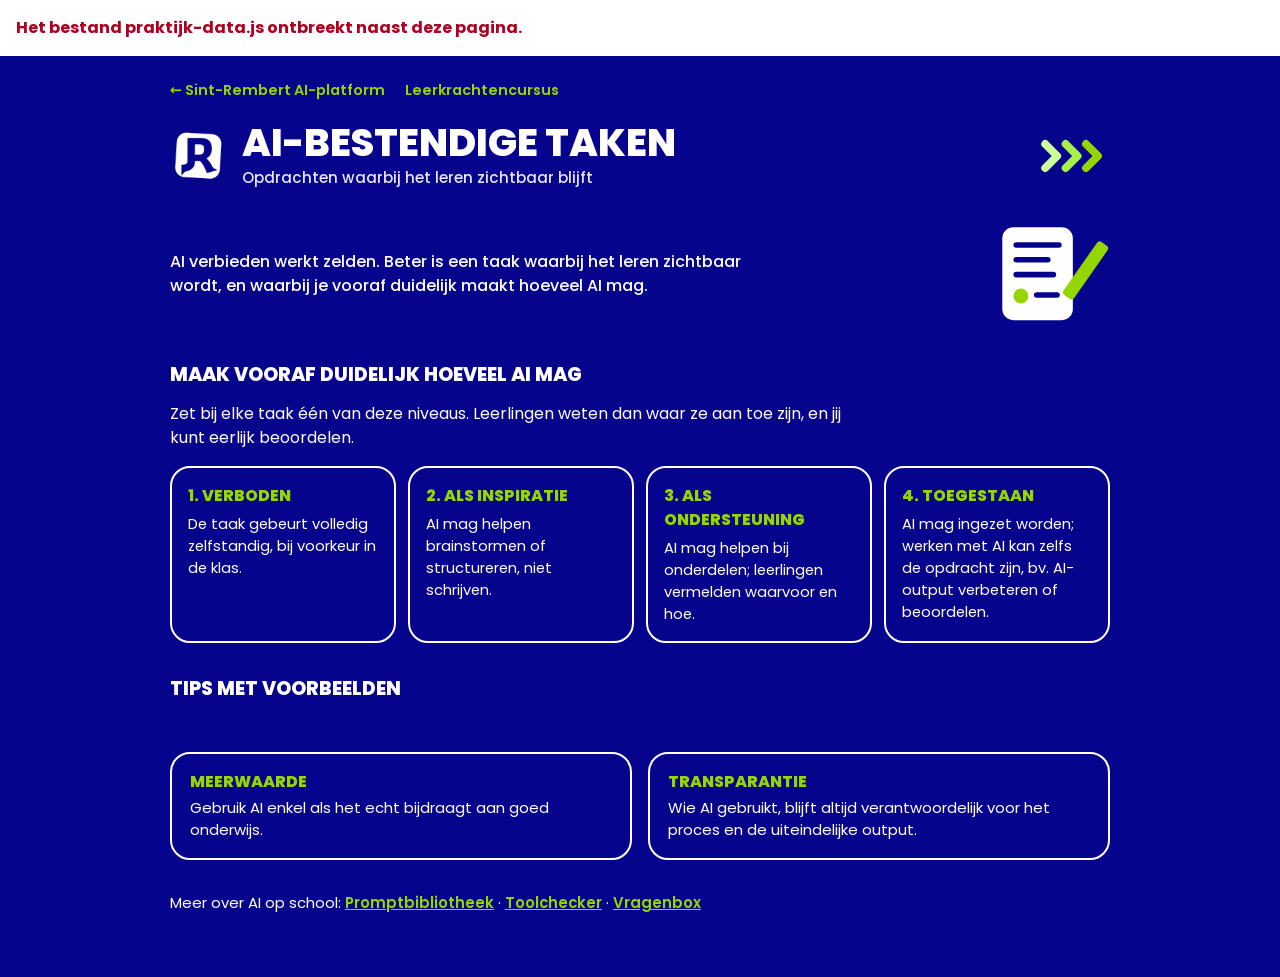
==== ai-bestendige-taken.html @ 212ee814 "Add files via upload" ====
<!DOCTYPE html>
<html lang="nl">
<head>
<meta charset="utf-8">
<meta name="viewport" content="width=device-width, initial-scale=1, viewport-fit=cover">
<title>AI-bestendige taken | Sint-Rembert</title>
<link rel="preconnect" href="https://fonts.googleapis.com">
<link rel="preconnect" href="https://fonts.gstatic.com" crossorigin>
<link href="https://fonts.googleapis.com/css2?family=Poppins:wght@400;500;600;700;800&display=swap" rel="stylesheet">
<style>
:root{--blauw:#06038D;--groen:#95D600;--wit:#FFFFFF;--grijs:#D9D9D9;--groen-licht:#CCFF99;--groen-mid:#A6F04A;
  box-sizing:border-box;padding-top:env(safe-area-inset-top,0px);padding-bottom:env(safe-area-inset-bottom,0px)}
@media (prefers-color-scheme: dark){:root:not([data-theme="light"]){--blauw:#06038D;--groen:#95D600;--wit:#FFFFFF}}
:root[data-theme="dark"]{--blauw:#06038D;--groen:#95D600;--wit:#FFFFFF}
html{scroll-padding-top:env(safe-area-inset-top,0px)}
*,*::before,*::after{box-sizing:inherit}
body{margin:0;background:var(--blauw);color:var(--wit);font-family:Poppins,system-ui,-apple-system,"Segoe UI",sans-serif;line-height:1.5}
.wrap{max-width:980px;margin:0 auto;padding:1.5rem 1.25rem 3rem}
button,input,select,textarea{font:inherit}
:focus-visible{outline:3px solid var(--groen);outline-offset:3px}

header{display:flex;align-items:center;gap:1rem}
header img{width:56px;height:auto;flex:none}
header h1{margin:0;font-weight:800;text-transform:uppercase;font-size:clamp(1.6rem,4.4vw,2.4rem);line-height:1.1}
header p{margin:.2rem 0 0;font-weight:500;opacity:.9;font-size:.95rem}
.chev{margin-left:auto;width:72px;flex:none}

nav{display:flex;flex-wrap:wrap;gap:.6rem;margin:1.5rem 0 2rem}
nav button{cursor:pointer;border-radius:999px;padding:.6rem 1.15rem;font-weight:700;border:2px solid var(--wit);background:transparent;color:var(--wit)}
nav button[aria-selected="true"]{background:var(--groen);border-color:var(--groen);color:var(--blauw)}

.intro{display:grid;grid-template-columns:1fr auto;gap:1.5rem;align-items:center;margin-bottom:1.5rem}
.intro h2{margin:0 0 .3rem;font-weight:800;text-transform:uppercase;font-size:clamp(1.25rem,3vw,1.6rem)}
.intro p{margin:0;max-width:62ch;font-weight:500}
.intro svg{width:130px;height:auto}

.kaart{background:var(--wit);color:var(--blauw);border-radius:28px;padding:1.5rem}
.kaart.groen{background:var(--groen)}
.kaart.niet{background:var(--blauw);color:var(--wit);border:3px solid var(--wit)}
.kaart.twijfel{border:6px solid var(--groen)}
.kaart h3{margin:0 0 .4rem;font-weight:800;text-transform:uppercase;font-size:1.1rem;line-height:1.25}
.grid{display:grid;gap:1rem;grid-template-columns:repeat(auto-fill,minmax(280px,1fr))}

/* filters */
.filters{display:flex;flex-wrap:wrap;gap:.75rem;margin-bottom:1.25rem}
.filters input,.filters select{border-radius:999px;border:2px solid var(--wit);background:var(--wit);color:var(--blauw);padding:.6rem 1rem;font-weight:500}
.filters input{flex:1;min-width:200px}
.chips{display:flex;flex-wrap:wrap;gap:.5rem;margin-bottom:1rem}
.chip{cursor:pointer;border-radius:999px;padding:.35rem .9rem;font-weight:600;font-size:.9rem;border:2px solid var(--wit);background:transparent;color:var(--wit)}
.chip[aria-pressed="true"]{background:var(--wit);color:var(--blauw)}
.teller{font-size:.9rem;opacity:.9;margin:0 0 1rem}

.prompt .meta{display:flex;flex-wrap:wrap;gap:.4rem;margin-bottom:.6rem}
.tag{font-size:.78rem;font-weight:700;border-radius:999px;padding:.15rem .6rem;background:var(--blauw);color:var(--wit)}
.tag.doel{background:var(--groen);color:var(--blauw)}
.prompt pre{white-space:pre-wrap;font-family:inherit;font-size:.92rem;background:#F2F2F2;border-radius:16px;padding:.9rem;margin:.6rem 0;color:var(--blauw)}
.kopieer{cursor:pointer;border-radius:999px;padding:.5rem 1.1rem;font-weight:700;border:2px solid var(--blauw);background:var(--wit);color:var(--blauw)}
.kopieer.ok{background:var(--groen);border-color:var(--groen)}
.let{font-size:.85rem;margin-top:.5rem}

/* toolchecker */
.legenda{display:flex;flex-wrap:wrap;gap:1rem;margin-bottom:1rem;font-size:.9rem}
.legenda span{display:flex;align-items:center;gap:.4rem}
.dot{width:14px;height:14px;border-radius:50%;display:inline-block}
.tool .status{display:inline-block;font-weight:700;font-size:.85rem;border-radius:999px;padding:.2rem .75rem;margin-bottom:.6rem}
.kaart.groen .status{background:var(--blauw);color:var(--wit)}
.kaart.twijfel .status{background:var(--groen);color:var(--blauw)}
.kaart.niet .status{background:var(--wit);color:var(--blauw)}
.tool p{margin:.3rem 0;font-size:.95rem}

/* taken */
.schaal{display:grid;grid-template-columns:repeat(auto-fit,minmax(200px,1fr));gap:.75rem;margin:1rem 0 2rem}
.schaal div{border:2px solid var(--wit);border-radius:20px;padding:1rem}
.schaal b{display:block;color:var(--groen);font-weight:800;text-transform:uppercase}
.schaal p{margin:.3rem 0 0;font-size:.92rem}
details.tip{background:var(--wit);color:var(--blauw);border-radius:20px;margin-bottom:.75rem}
details.tip summary{cursor:pointer;font-weight:700;padding:1rem 1.25rem;list-style:none;display:flex;gap:.75rem;align-items:center}
details.tip summary::-webkit-details-marker{display:none}
details.tip summary::after{content:"+";margin-left:auto;font-weight:800;font-size:1.3rem}
details.tip[open] summary::after{content:"–"}
details.tip .inhoud{padding:0 1.25rem 1.1rem}
details.tip .vb{background:var(--groen);border-radius:16px;padding:.8rem 1rem;margin-top:.6rem}
h2.sec{font-weight:800;text-transform:uppercase;font-size:1.2rem;margin:2rem 0 .75rem}

/* vragenbox */
.vraagform textarea{width:100%;min-height:110px;border-radius:16px;border:2px solid var(--blauw);padding:.8rem;color:var(--blauw);resize:vertical}
.vraagform .rij{display:flex;flex-wrap:wrap;gap:.75rem;align-items:center;margin-top:.75rem}
.vraagform select{border-radius:999px;border:2px solid var(--blauw);padding:.5rem .9rem;color:var(--blauw);background:var(--wit)}
.hoofd{cursor:pointer;border-radius:999px;padding:.65rem 1.3rem;font-weight:700;border:2px solid var(--groen);background:var(--groen);color:var(--blauw)}
.hoofd:disabled{opacity:.5;cursor:default}
.melding{font-weight:600;font-size:.92rem}
.faq{display:grid;gap:.75rem;margin-top:1rem}
.faq .v{font-weight:700}
.faq .a{margin-top:.4rem}
.faq .datum{font-size:.8rem;opacity:.75;margin-top:.3rem}
.beheer textarea{width:100%;min-height:80px;border-radius:14px;border:2px solid var(--blauw);padding:.6rem;margin-top:.6rem;color:var(--blauw)}
.beheer .rij{display:flex;gap:.5rem;margin-top:.5rem;flex-wrap:wrap}
.klein{cursor:pointer;border-radius:999px;padding:.4rem .9rem;font-weight:700;font-size:.9rem;border:2px solid var(--blauw);background:var(--wit);color:var(--blauw)}
.klein.groen{background:var(--groen);border-color:var(--groen)}
.leeg{opacity:.9;font-style:italic}

footer{margin-top:3rem;display:grid;grid-template-columns:1fr 1fr;gap:1rem}
footer div{border:2px solid var(--wit);border-radius:20px;padding:1rem 1.1rem}
footer strong{display:block;color:var(--groen);font-weight:800;text-transform:uppercase}
footer p{margin:.2rem 0 0;font-size:.93rem}
footer a{color:var(--groen);font-weight:600}
@media (max-width:620px){.intro{grid-template-columns:1fr}.intro svg{display:none}.chev{display:none}footer{grid-template-columns:1fr}}
.sr{position:absolute;width:1px;height:1px;overflow:hidden;clip:rect(0 0 0 0);white-space:nowrap}
.topbar{display:flex;flex-wrap:wrap;gap:1.25rem;font-size:.9rem;margin:0 0 1.25rem}.topbar a{color:var(--groen);font-weight:600;text-decoration:none}.topbar a:hover{text-decoration:underline}
</style>
</head>
<body>
<div class="wrap">
<div class="topbar"><a href="index.html">← Sint-Rembert AI-platform</a><a href="teacher.html">Leerkrachtencursus</a></div>
<header>
  <img src="[data-uri]" alt="Logo Sint-Rembert scholengroep">
  <div><h1>AI-bestendige taken</h1><p>Opdrachten waarbij het leren zichtbaar blijft</p></div>
  <svg class="chev" viewBox="0 0 120 60" aria-hidden="true"><g fill="none" stroke-linecap="round" stroke-linejoin="round" stroke-width="13"><polyline points="12,10 32,30 12,50" stroke="#CCFF99"/><polyline points="46,10 66,30 46,50" stroke="#A6F04A"/><polyline points="80,10 100,30 80,50" stroke="#95D600"/></g></svg>
</header>
<div style="height:1.75rem"></div>
<section id="taken" role="tabpanel">
  <div class="intro">
    <div><h2 class="sr">AI-bestendige taken</h2><p>AI verbieden werkt zelden. Beter is een taak waarbij het leren zichtbaar wordt, en waarbij je vooraf duidelijk maakt hoeveel AI mag.</p></div>
    <svg viewBox="0 0 140 120" role="img" aria-label="Illustratie: taakblad met potlood"><rect x="24" y="10" width="76" height="100" rx="12" fill="#fff"/><rect x="36" y="26" width="52" height="6" rx="3" fill="#06038D"/><rect x="36" y="42" width="40" height="6" rx="3" fill="#06038D"/><rect x="36" y="58" width="46" height="6" rx="3" fill="#06038D"/><circle cx="44" cy="84" r="8" fill="#95D600"/><rect x="58" y="80" width="28" height="6" rx="3" fill="#06038D"/><g transform="rotate(35 110 60)"><rect x="104" y="20" width="14" height="70" rx="4" fill="#95D600"/><path d="M104 90 L111 104 L118 90z" fill="#fff"/></g></svg>
  </div>

  <h2 class="sec">Maak vooraf duidelijk hoeveel AI mag</h2>
  <p style="margin:0;max-width:70ch">Zet bij elke taak één van deze niveaus. Leerlingen weten dan waar ze aan toe zijn, en jij kunt eerlijk beoordelen.</p>
  <div class="schaal">
    <div><b>1. Verboden</b><p>De taak gebeurt volledig zelfstandig, bij voorkeur in de klas.</p></div>
    <div><b>2. Als inspiratie</b><p>AI mag helpen brainstormen of structureren, niet schrijven.</p></div>
    <div><b>3. Als ondersteuning</b><p>AI mag helpen bij onderdelen; leerlingen vermelden waarvoor en hoe.</p></div>
    <div><b>4. Toegestaan</b><p>AI mag ingezet worden; werken met AI kan zelfs de opdracht zijn, bv. AI-output verbeteren of beoordelen.</p></div>
  </div>

  <h2 class="sec">Tips met voorbeelden</h2>
  <div id="tiplijst"></div>
</section>
<footer>
  <div><strong>Meerwaarde</strong><p>Gebruik AI enkel als het echt bijdraagt aan goed onderwijs.</p></div>
  <div><strong>Transparantie</strong><p>Wie AI gebruikt, blijft altijd verantwoordelijk voor het proces en de uiteindelijke output.</p></div>
</footer>
<p style="margin-top:2rem;font-size:.93rem">Meer over AI op school: <a href="promptbibliotheek.html" style="color:var(--groen);font-weight:600">Promptbibliotheek</a> · <a href="ai-op-school.html#tools" style="color:var(--groen);font-weight:600">Toolchecker</a> · <a href="ai-op-school.html#vragen" style="color:var(--groen);font-weight:600">Vragenbox</a></p>
</div>
<script src="praktijk-data.js"></script>
<script>if(typeof PROMPTS==="undefined"){document.body.insertAdjacentHTML("afterbegin","<p style=\"padding:1rem;margin:0;background:#fff;color:#b00020;font-weight:700\">Het bestand praktijk-data.js ontbreekt naast deze pagina.</p>")}</script>
<script>
const $ = s => document.querySelector(s);
const esc = s => String(s).replace(/[&<>"']/g,c=>({'&':'&amp;','<':'&lt;','>':'&gt;','"':'&quot;',"'":'&#39;'}[c]));
/* ---------- tips ---------- */
$('#tiplijst').innerHTML=TIPS.map(t=>`<details class="tip"><summary>${esc(t.titel)}</summary><div class="inhoud"><p style="margin:0">${esc(t.tekst)}</p><div class="vb"><b>Voorbeeld:</b> ${esc(t.vb)}</div></div></details>`).join('');

</script>
</body>
</html>
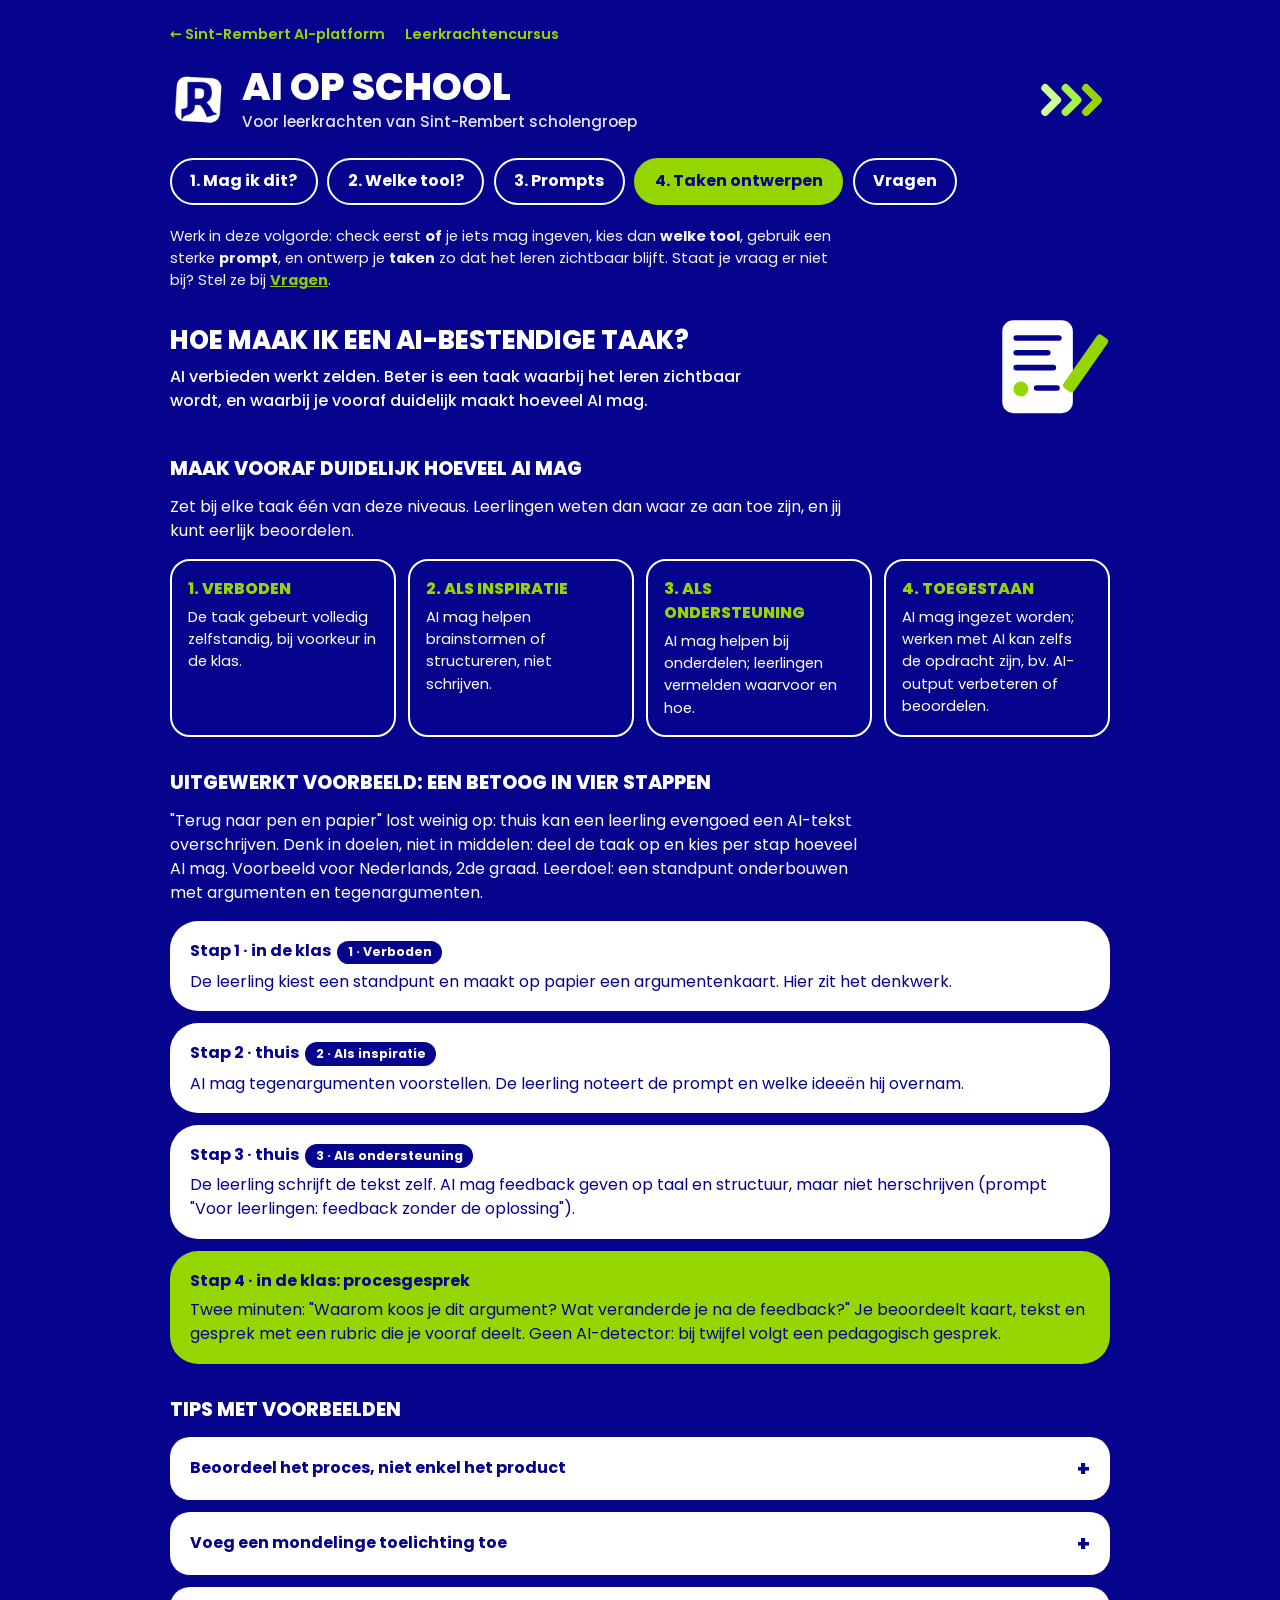
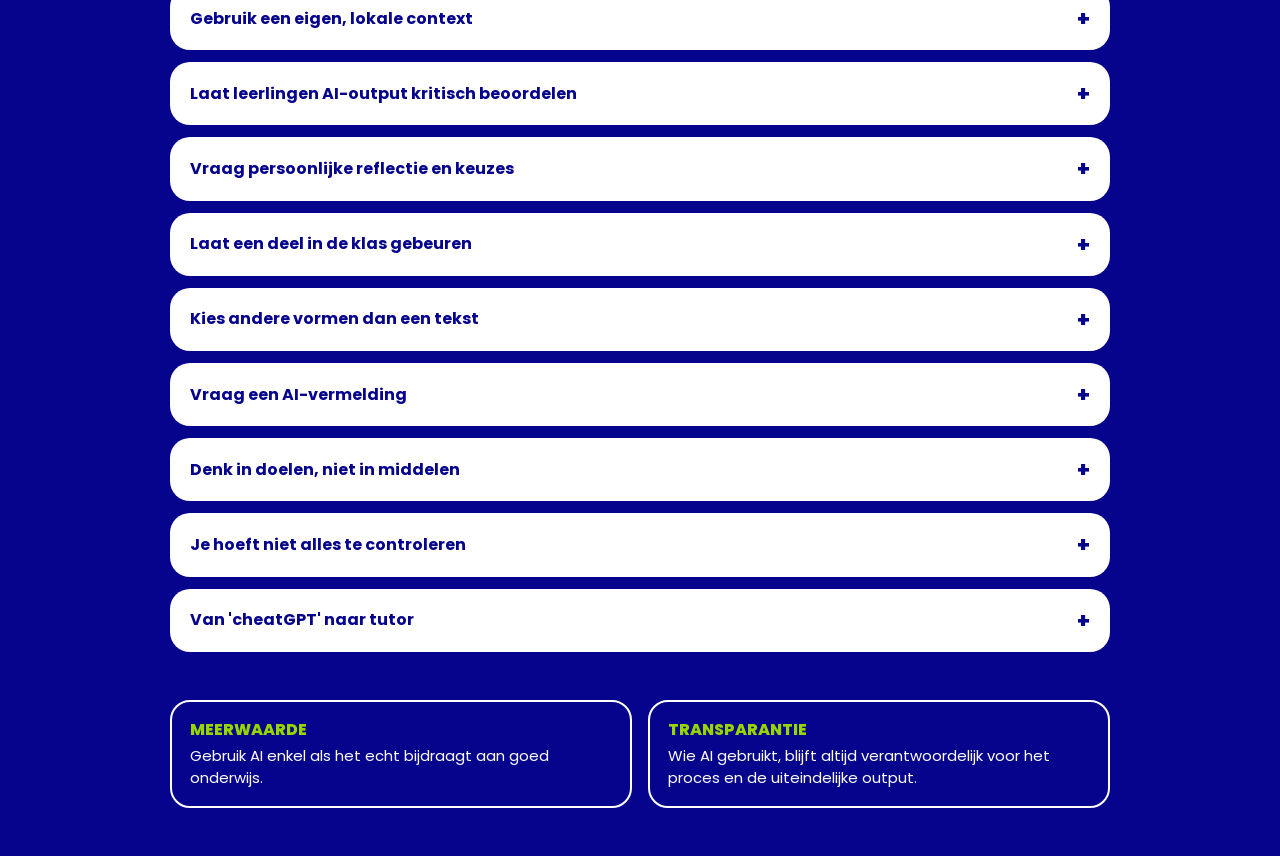
==== commit 1316f5a5: "Add files via upload" ====
--- a/ai-bestendige-taken.html
+++ b/ai-bestendige-taken.html
@@ -1,155 +1,6 @@
 <!DOCTYPE html>
-<html lang="nl">
-<head>
-<meta charset="utf-8">
-<meta name="viewport" content="width=device-width, initial-scale=1, viewport-fit=cover">
-<title>AI-bestendige taken | Sint-Rembert</title>
-<link rel="preconnect" href="https://fonts.googleapis.com">
-<link rel="preconnect" href="https://fonts.gstatic.com" crossorigin>
-<link href="https://fonts.googleapis.com/css2?family=Poppins:wght@400;500;600;700;800&display=swap" rel="stylesheet">
-<style>
-:root{--blauw:#06038D;--groen:#95D600;--wit:#FFFFFF;--grijs:#D9D9D9;--groen-licht:#CCFF99;--groen-mid:#A6F04A;
-  box-sizing:border-box;padding-top:env(safe-area-inset-top,0px);padding-bottom:env(safe-area-inset-bottom,0px)}
-@media (prefers-color-scheme: dark){:root:not([data-theme="light"]){--blauw:#06038D;--groen:#95D600;--wit:#FFFFFF}}
-:root[data-theme="dark"]{--blauw:#06038D;--groen:#95D600;--wit:#FFFFFF}
-html{scroll-padding-top:env(safe-area-inset-top,0px)}
-*,*::before,*::after{box-sizing:inherit}
-body{margin:0;background:var(--blauw);color:var(--wit);font-family:Poppins,system-ui,-apple-system,"Segoe UI",sans-serif;line-height:1.5}
-.wrap{max-width:980px;margin:0 auto;padding:1.5rem 1.25rem 3rem}
-button,input,select,textarea{font:inherit}
-:focus-visible{outline:3px solid var(--groen);outline-offset:3px}
-
-header{display:flex;align-items:center;gap:1rem}
-header img{width:56px;height:auto;flex:none}
-header h1{margin:0;font-weight:800;text-transform:uppercase;font-size:clamp(1.6rem,4.4vw,2.4rem);line-height:1.1}
-header p{margin:.2rem 0 0;font-weight:500;opacity:.9;font-size:.95rem}
-.chev{margin-left:auto;width:72px;flex:none}
-
-nav{display:flex;flex-wrap:wrap;gap:.6rem;margin:1.5rem 0 2rem}
-nav button{cursor:pointer;border-radius:999px;padding:.6rem 1.15rem;font-weight:700;border:2px solid var(--wit);background:transparent;color:var(--wit)}
-nav button[aria-selected="true"]{background:var(--groen);border-color:var(--groen);color:var(--blauw)}
-
-.intro{display:grid;grid-template-columns:1fr auto;gap:1.5rem;align-items:center;margin-bottom:1.5rem}
-.intro h2{margin:0 0 .3rem;font-weight:800;text-transform:uppercase;font-size:clamp(1.25rem,3vw,1.6rem)}
-.intro p{margin:0;max-width:62ch;font-weight:500}
-.intro svg{width:130px;height:auto}
-
-.kaart{background:var(--wit);color:var(--blauw);border-radius:28px;padding:1.5rem}
-.kaart.groen{background:var(--groen)}
-.kaart.niet{background:var(--blauw);color:var(--wit);border:3px solid var(--wit)}
-.kaart.twijfel{border:6px solid var(--groen)}
-.kaart h3{margin:0 0 .4rem;font-weight:800;text-transform:uppercase;font-size:1.1rem;line-height:1.25}
-.grid{display:grid;gap:1rem;grid-template-columns:repeat(auto-fill,minmax(280px,1fr))}
-
-/* filters */
-.filters{display:flex;flex-wrap:wrap;gap:.75rem;margin-bottom:1.25rem}
-.filters input,.filters select{border-radius:999px;border:2px solid var(--wit);background:var(--wit);color:var(--blauw);padding:.6rem 1rem;font-weight:500}
-.filters input{flex:1;min-width:200px}
-.chips{display:flex;flex-wrap:wrap;gap:.5rem;margin-bottom:1rem}
-.chip{cursor:pointer;border-radius:999px;padding:.35rem .9rem;font-weight:600;font-size:.9rem;border:2px solid var(--wit);background:transparent;color:var(--wit)}
-.chip[aria-pressed="true"]{background:var(--wit);color:var(--blauw)}
-.teller{font-size:.9rem;opacity:.9;margin:0 0 1rem}
-
-.prompt .meta{display:flex;flex-wrap:wrap;gap:.4rem;margin-bottom:.6rem}
-.tag{font-size:.78rem;font-weight:700;border-radius:999px;padding:.15rem .6rem;background:var(--blauw);color:var(--wit)}
-.tag.doel{background:var(--groen);color:var(--blauw)}
-.prompt pre{white-space:pre-wrap;font-family:inherit;font-size:.92rem;background:#F2F2F2;border-radius:16px;padding:.9rem;margin:.6rem 0;color:var(--blauw)}
-.kopieer{cursor:pointer;border-radius:999px;padding:.5rem 1.1rem;font-weight:700;border:2px solid var(--blauw);background:var(--wit);color:var(--blauw)}
-.kopieer.ok{background:var(--groen);border-color:var(--groen)}
-.let{font-size:.85rem;margin-top:.5rem}
-
-/* toolchecker */
-.legenda{display:flex;flex-wrap:wrap;gap:1rem;margin-bottom:1rem;font-size:.9rem}
-.legenda span{display:flex;align-items:center;gap:.4rem}
-.dot{width:14px;height:14px;border-radius:50%;display:inline-block}
-.tool .status{display:inline-block;font-weight:700;font-size:.85rem;border-radius:999px;padding:.2rem .75rem;margin-bottom:.6rem}
-.kaart.groen .status{background:var(--blauw);color:var(--wit)}
-.kaart.twijfel .status{background:var(--groen);color:var(--blauw)}
-.kaart.niet .status{background:var(--wit);color:var(--blauw)}
-.tool p{margin:.3rem 0;font-size:.95rem}
-
-/* taken */
-.schaal{display:grid;grid-template-columns:repeat(auto-fit,minmax(200px,1fr));gap:.75rem;margin:1rem 0 2rem}
-.schaal div{border:2px solid var(--wit);border-radius:20px;padding:1rem}
-.schaal b{display:block;color:var(--groen);font-weight:800;text-transform:uppercase}
-.schaal p{margin:.3rem 0 0;font-size:.92rem}
-details.tip{background:var(--wit);color:var(--blauw);border-radius:20px;margin-bottom:.75rem}
-details.tip summary{cursor:pointer;font-weight:700;padding:1rem 1.25rem;list-style:none;display:flex;gap:.75rem;align-items:center}
-details.tip summary::-webkit-details-marker{display:none}
-details.tip summary::after{content:"+";margin-left:auto;font-weight:800;font-size:1.3rem}
-details.tip[open] summary::after{content:"–"}
-details.tip .inhoud{padding:0 1.25rem 1.1rem}
-details.tip .vb{background:var(--groen);border-radius:16px;padding:.8rem 1rem;margin-top:.6rem}
-h2.sec{font-weight:800;text-transform:uppercase;font-size:1.2rem;margin:2rem 0 .75rem}
-
-/* vragenbox */
-.vraagform textarea{width:100%;min-height:110px;border-radius:16px;border:2px solid var(--blauw);padding:.8rem;color:var(--blauw);resize:vertical}
-.vraagform .rij{display:flex;flex-wrap:wrap;gap:.75rem;align-items:center;margin-top:.75rem}
-.vraagform select{border-radius:999px;border:2px solid var(--blauw);padding:.5rem .9rem;color:var(--blauw);background:var(--wit)}
-.hoofd{cursor:pointer;border-radius:999px;padding:.65rem 1.3rem;font-weight:700;border:2px solid var(--groen);background:var(--groen);color:var(--blauw)}
-.hoofd:disabled{opacity:.5;cursor:default}
-.melding{font-weight:600;font-size:.92rem}
-.faq{display:grid;gap:.75rem;margin-top:1rem}
-.faq .v{font-weight:700}
-.faq .a{margin-top:.4rem}
-.faq .datum{font-size:.8rem;opacity:.75;margin-top:.3rem}
-.beheer textarea{width:100%;min-height:80px;border-radius:14px;border:2px solid var(--blauw);padding:.6rem;margin-top:.6rem;color:var(--blauw)}
-.beheer .rij{display:flex;gap:.5rem;margin-top:.5rem;flex-wrap:wrap}
-.klein{cursor:pointer;border-radius:999px;padding:.4rem .9rem;font-weight:700;font-size:.9rem;border:2px solid var(--blauw);background:var(--wit);color:var(--blauw)}
-.klein.groen{background:var(--groen);border-color:var(--groen)}
-.leeg{opacity:.9;font-style:italic}
-
-footer{margin-top:3rem;display:grid;grid-template-columns:1fr 1fr;gap:1rem}
-footer div{border:2px solid var(--wit);border-radius:20px;padding:1rem 1.1rem}
-footer strong{display:block;color:var(--groen);font-weight:800;text-transform:uppercase}
-footer p{margin:.2rem 0 0;font-size:.93rem}
-footer a{color:var(--groen);font-weight:600}
-@media (max-width:620px){.intro{grid-template-columns:1fr}.intro svg{display:none}.chev{display:none}footer{grid-template-columns:1fr}}
-.sr{position:absolute;width:1px;height:1px;overflow:hidden;clip:rect(0 0 0 0);white-space:nowrap}
-.topbar{display:flex;flex-wrap:wrap;gap:1.25rem;font-size:.9rem;margin:0 0 1.25rem}.topbar a{color:var(--groen);font-weight:600;text-decoration:none}.topbar a:hover{text-decoration:underline}
-</style>
-</head>
-<body>
-<div class="wrap">
-<div class="topbar"><a href="index.html">← Sint-Rembert AI-platform</a><a href="teacher.html">Leerkrachtencursus</a></div>
-<header>
-  <img src="[data-uri]" alt="Logo Sint-Rembert scholengroep">
-  <div><h1>AI-bestendige taken</h1><p>Opdrachten waarbij het leren zichtbaar blijft</p></div>
-  <svg class="chev" viewBox="0 0 120 60" aria-hidden="true"><g fill="none" stroke-linecap="round" stroke-linejoin="round" stroke-width="13"><polyline points="12,10 32,30 12,50" stroke="#CCFF99"/><polyline points="46,10 66,30 46,50" stroke="#A6F04A"/><polyline points="80,10 100,30 80,50" stroke="#95D600"/></g></svg>
-</header>
-<div style="height:1.75rem"></div>
-<section id="taken" role="tabpanel">
-  <div class="intro">
-    <div><h2 class="sr">AI-bestendige taken</h2><p>AI verbieden werkt zelden. Beter is een taak waarbij het leren zichtbaar wordt, en waarbij je vooraf duidelijk maakt hoeveel AI mag.</p></div>
-    <svg viewBox="0 0 140 120" role="img" aria-label="Illustratie: taakblad met potlood"><rect x="24" y="10" width="76" height="100" rx="12" fill="#fff"/><rect x="36" y="26" width="52" height="6" rx="3" fill="#06038D"/><rect x="36" y="42" width="40" height="6" rx="3" fill="#06038D"/><rect x="36" y="58" width="46" height="6" rx="3" fill="#06038D"/><circle cx="44" cy="84" r="8" fill="#95D600"/><rect x="58" y="80" width="28" height="6" rx="3" fill="#06038D"/><g transform="rotate(35 110 60)"><rect x="104" y="20" width="14" height="70" rx="4" fill="#95D600"/><path d="M104 90 L111 104 L118 90z" fill="#fff"/></g></svg>
-  </div>
-
-  <h2 class="sec">Maak vooraf duidelijk hoeveel AI mag</h2>
-  <p style="margin:0;max-width:70ch">Zet bij elke taak één van deze niveaus. Leerlingen weten dan waar ze aan toe zijn, en jij kunt eerlijk beoordelen.</p>
-  <div class="schaal">
-    <div><b>1. Verboden</b><p>De taak gebeurt volledig zelfstandig, bij voorkeur in de klas.</p></div>
-    <div><b>2. Als inspiratie</b><p>AI mag helpen brainstormen of structureren, niet schrijven.</p></div>
-    <div><b>3. Als ondersteuning</b><p>AI mag helpen bij onderdelen; leerlingen vermelden waarvoor en hoe.</p></div>
-    <div><b>4. Toegestaan</b><p>AI mag ingezet worden; werken met AI kan zelfs de opdracht zijn, bv. AI-output verbeteren of beoordelen.</p></div>
-  </div>
-
-  <h2 class="sec">Tips met voorbeelden</h2>
-  <div id="tiplijst"></div>
-</section>
-<footer>
-  <div><strong>Meerwaarde</strong><p>Gebruik AI enkel als het echt bijdraagt aan goed onderwijs.</p></div>
-  <div><strong>Transparantie</strong><p>Wie AI gebruikt, blijft altijd verantwoordelijk voor het proces en de uiteindelijke output.</p></div>
-</footer>
-<p style="margin-top:2rem;font-size:.93rem">Meer over AI op school: <a href="promptbibliotheek.html" style="color:var(--groen);font-weight:600">Promptbibliotheek</a> · <a href="ai-op-school.html#tools" style="color:var(--groen);font-weight:600">Toolchecker</a> · <a href="ai-op-school.html#vragen" style="color:var(--groen);font-weight:600">Vragenbox</a></p>
-</div>
-<script src="praktijk-data.js"></script>
-<script>if(typeof PROMPTS==="undefined"){document.body.insertAdjacentHTML("afterbegin","<p style=\"padding:1rem;margin:0;background:#fff;color:#b00020;font-weight:700\">Het bestand praktijk-data.js ontbreekt naast deze pagina.</p>")}</script>
-<script>
-const $ = s => document.querySelector(s);
-const esc = s => String(s).replace(/[&<>"']/g,c=>({'&':'&amp;','<':'&lt;','>':'&gt;','"':'&quot;',"'":'&#39;'}[c]));
-/* ---------- tips ---------- */
-$('#tiplijst').innerHTML=TIPS.map(t=>`<details class="tip"><summary>${esc(t.titel)}</summary><div class="inhoud"><p style="margin:0">${esc(t.tekst)}</p><div class="vb"><b>Voorbeeld:</b> ${esc(t.vb)}</div></div></details>`).join('');
-
-</script>
-</body>
-</html>
+<html lang="nl"><head><meta charset="utf-8"><title>AI-bestendige taken | Sint-Rembert</title>
+<meta http-equiv="refresh" content="0; url=ai-op-school.html#taken"><link rel="canonical" href="ai-op-school.html#taken">
+<script>location.replace("ai-op-school.html#taken");</script></head>
+<body style="font-family:Poppins,system-ui,sans-serif;background:#06038D;color:#fff;padding:2rem">
+<p>Deze pagina is verhuisd. <a href="ai-op-school.html#taken" style="color:#95D600;font-weight:700">Ga naar AI-bestendige taken</a>.</p></body></html>
